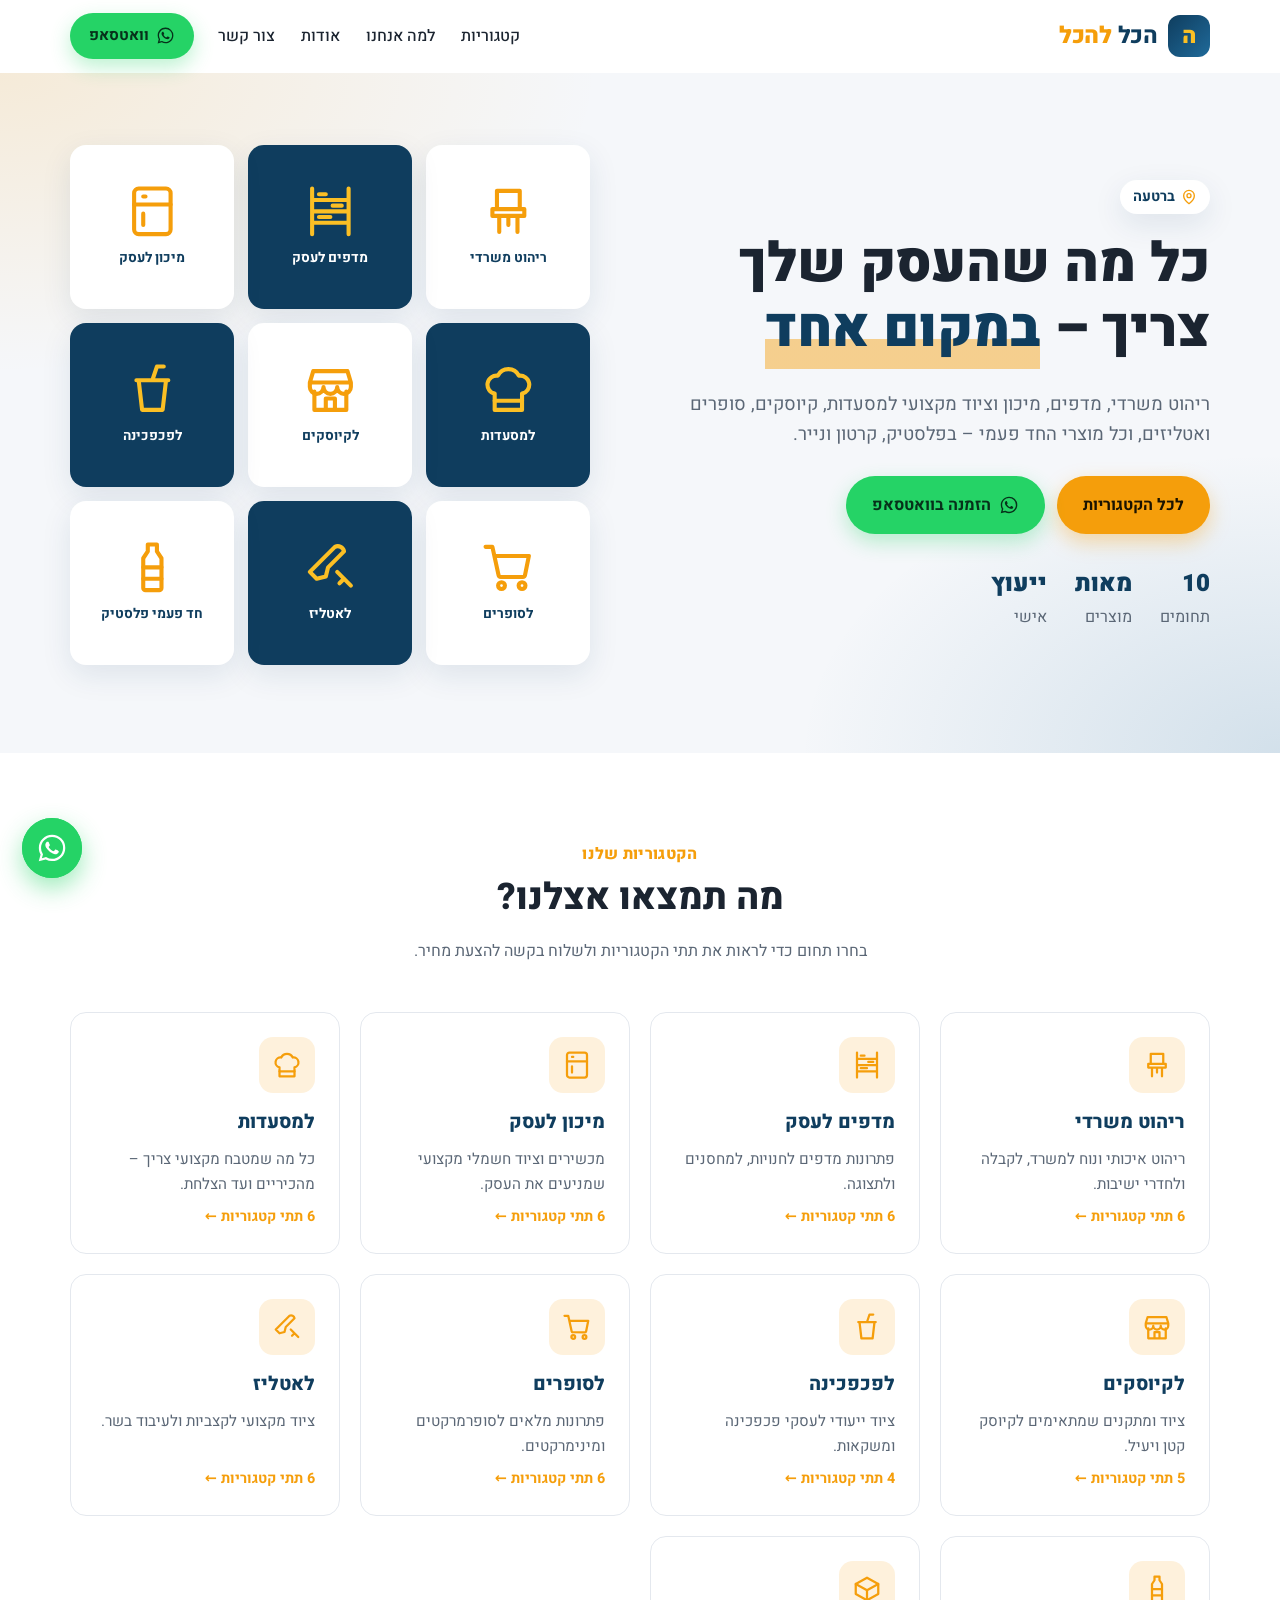
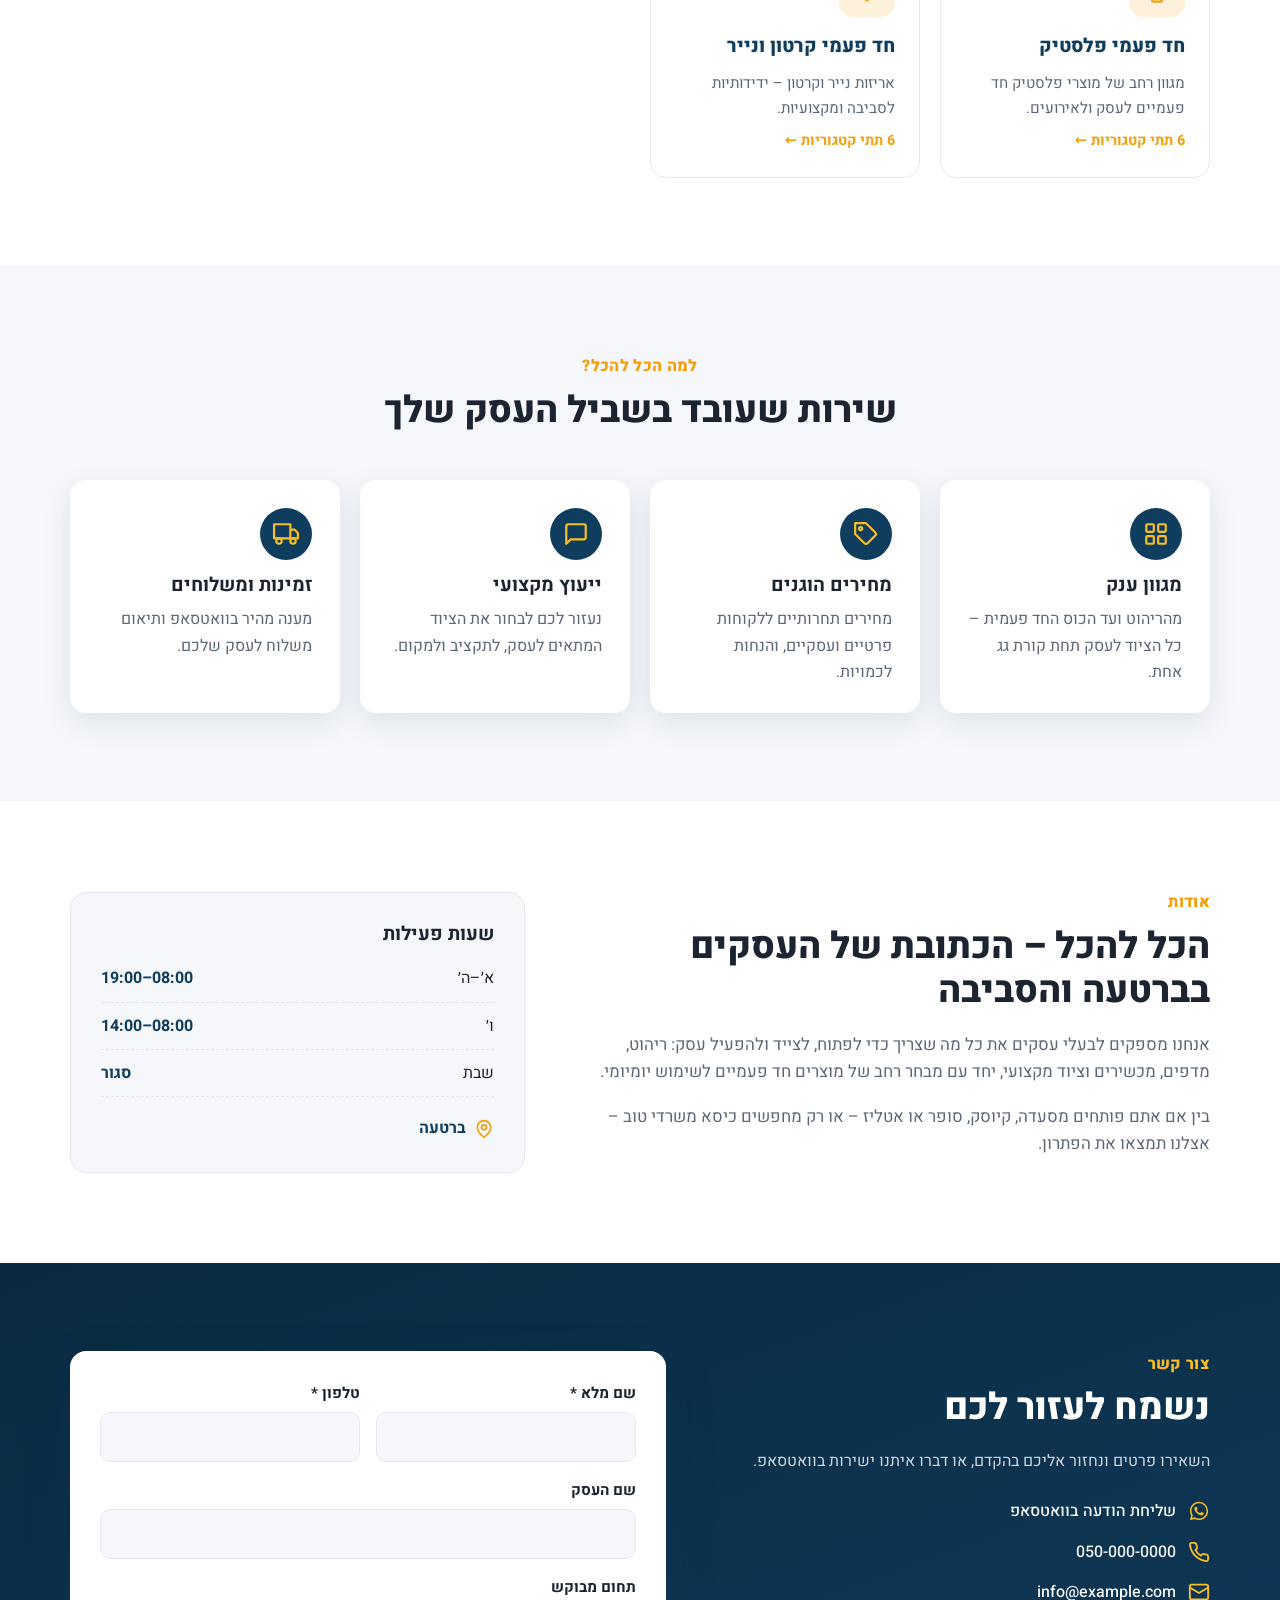
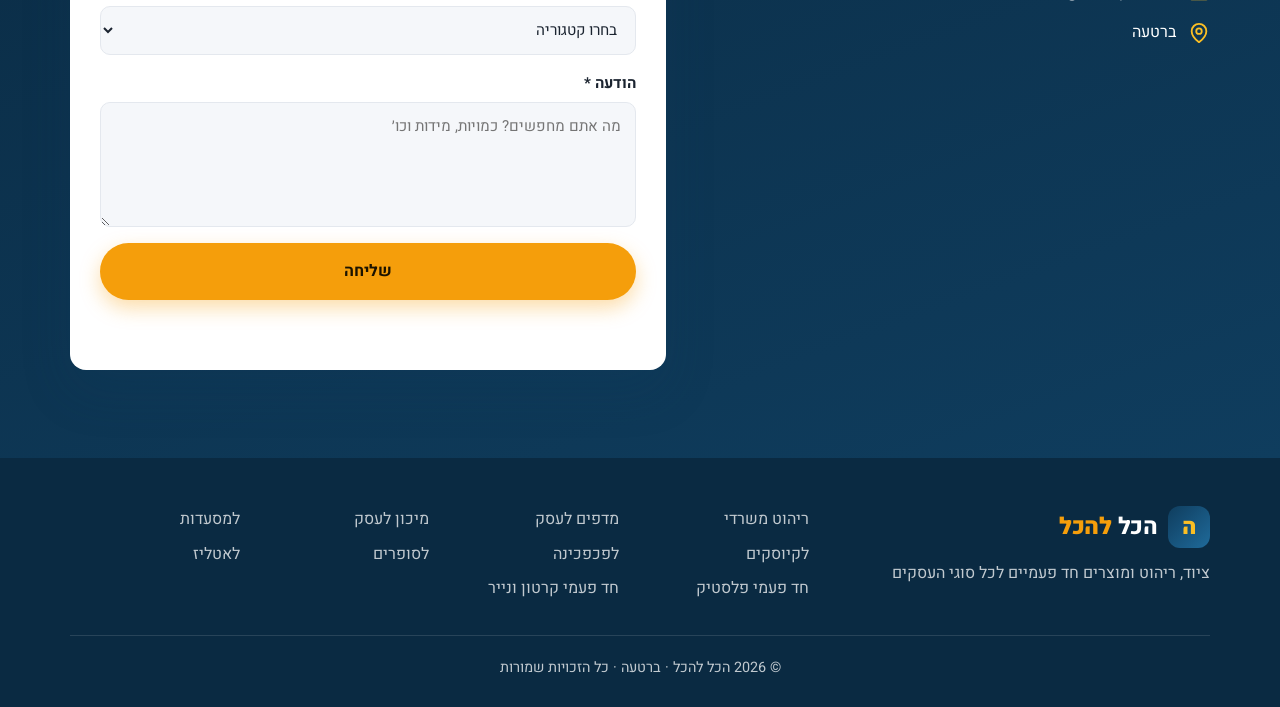
==== clients/hakol-lehakol/index.html @ ab16f0ba "Add Hebrew site for client הכל להכל (Barta'a) Static RTL site: category grid with subcategories moda" ====
<!doctype html>
<html lang="he" dir="rtl">
<head>
  <meta charset="utf-8">
  <meta name="viewport" content="width=device-width, initial-scale=1">
  <title>הכל להכל | ציוד וריהוט לעסקים – ברטעה</title>
  <meta name="description" content="הכל להכל בברטעה – ריהוט משרדי, מדפים, מיכון לעסק, ציוד למסעדות, קיוסקים, סופרים ואטליזים, ומוצרים חד פעמיים מפלסטיק, קרטון ונייר.">
  <meta name="theme-color" content="#0f3d5e">
  <link rel="preconnect" href="https://fonts.googleapis.com">
  <link rel="preconnect" href="https://fonts.gstatic.com" crossorigin>
  <link href="https://fonts.googleapis.com/css2?family=Heebo:wght@400;500;700;800;900&display=swap" rel="stylesheet">
  <link rel="stylesheet" href="css/style.css">
</head>
<body>

  <!-- ===== Header ===== -->
  <header class="header" id="top">
    <div class="container header__inner">
      <a href="#top" class="logo" aria-label="הכל להכל – לדף הבית">
        <span class="logo__mark">ה</span>
        <span class="logo__text">הכל <b>להכל</b></span>
      </a>
      <nav class="nav" id="nav" aria-label="ניווט ראשי">
        <a href="#categories">קטגוריות</a>
        <a href="#why">למה אנחנו</a>
        <a href="#about">אודות</a>
        <a href="#contact">צור קשר</a>
      </nav>
      <a class="btn btn--wa btn--sm header__cta" data-wa href="#" target="_blank" rel="noopener">
        <svg viewBox="0 0 24 24" aria-hidden="true"><use href="#i-wa"/></svg>
        וואטסאפ
      </a>
      <button class="burger" id="burger" aria-label="פתיחת תפריט" aria-expanded="false" aria-controls="nav">
        <span></span><span></span><span></span>
      </button>
    </div>
  </header>

  <main>
    <!-- ===== Hero ===== -->
    <section class="hero">
      <div class="container hero__inner">
        <div class="hero__text">
          <span class="badge"><svg viewBox="0 0 24 24" aria-hidden="true"><use href="#i-pin"/></svg> ברטעה</span>
          <h1>כל מה שהעסק שלך צריך – <span class="hl">במקום אחד</span></h1>
          <p class="lead">ריהוט משרדי, מדפים, מיכון וציוד מקצועי למסעדות, קיוסקים, סופרים ואטליזים, וכל מוצרי החד פעמי – בפלסטיק, קרטון ונייר.</p>
          <div class="hero__actions">
            <a class="btn btn--primary" href="#categories">לכל הקטגוריות</a>
            <a class="btn btn--wa" data-wa href="#" target="_blank" rel="noopener">
              <svg viewBox="0 0 24 24" aria-hidden="true"><use href="#i-wa"/></svg>
              הזמנה בוואטסאפ
            </a>
          </div>
          <ul class="hero__facts">
            <li><b>10</b> תחומים</li>
            <li><b>מאות</b> מוצרים</li>
            <li><b>ייעוץ</b> אישי</li>
          </ul>
        </div>
        <div class="hero__art" aria-hidden="true">
          <div class="tiles" id="heroTiles"></div>
        </div>
      </div>
    </section>

    <!-- ===== Categories ===== -->
    <section class="section" id="categories">
      <div class="container">
        <div class="section__head">
          <span class="eyebrow">הקטגוריות שלנו</span>
          <h2>מה תמצאו אצלנו?</h2>
          <p>בחרו תחום כדי לראות את תתי הקטגוריות ולשלוח בקשה להצעת מחיר.</p>
        </div>
        <div class="cats" id="cats"></div>
      </div>
    </section>

    <!-- ===== Why ===== -->
    <section class="section section--alt" id="why">
      <div class="container">
        <div class="section__head">
          <span class="eyebrow">למה הכל להכל?</span>
          <h2>שירות שעובד בשביל העסק שלך</h2>
        </div>
        <div class="features">
          <div class="feature">
            <div class="feature__icon"><svg viewBox="0 0 24 24"><use href="#i-grid"/></svg></div>
            <h3>מגוון ענק</h3>
            <p>מהריהוט ועד הכוס החד פעמית – כל הציוד לעסק תחת קורת גג אחת.</p>
          </div>
          <div class="feature">
            <div class="feature__icon"><svg viewBox="0 0 24 24"><use href="#i-tag"/></svg></div>
            <h3>מחירים הוגנים</h3>
            <p>מחירים תחרותיים ללקוחות פרטיים ועסקיים, והנחות לכמויות.</p>
          </div>
          <div class="feature">
            <div class="feature__icon"><svg viewBox="0 0 24 24"><use href="#i-chat"/></svg></div>
            <h3>ייעוץ מקצועי</h3>
            <p>נעזור לכם לבחור את הציוד המתאים לעסק, לתקציב ולמקום.</p>
          </div>
          <div class="feature">
            <div class="feature__icon"><svg viewBox="0 0 24 24"><use href="#i-truck"/></svg></div>
            <h3>זמינות ומשלוחים</h3>
            <p>מענה מהיר בוואטסאפ ותיאום משלוח לעסק שלכם.</p>
          </div>
        </div>
      </div>
    </section>

    <!-- ===== About ===== -->
    <section class="section" id="about">
      <div class="container about">
        <div class="about__text">
          <span class="eyebrow">אודות</span>
          <h2>הכל להכל – הכתובת של העסקים בברטעה והסביבה</h2>
          <p>אנחנו מספקים לבעלי עסקים את כל מה שצריך כדי לפתוח, לצייד ולהפעיל עסק: ריהוט, מדפים, מכשירים וציוד מקצועי, יחד עם מבחר רחב של מוצרים חד פעמיים לשימוש יומיומי.</p>
          <p>בין אם אתם פותחים מסעדה, קיוסק, סופר או אטליז – או רק מחפשים כיסא משרדי טוב – אצלנו תמצאו את הפתרון.</p>
        </div>
        <div class="about__card">
          <h3>שעות פעילות</h3>
          <ul class="hours" id="hours"></ul>
          <div class="about__addr">
            <svg viewBox="0 0 24 24" aria-hidden="true"><use href="#i-pin"/></svg>
            <span data-address></span>
          </div>
        </div>
      </div>
    </section>

    <!-- ===== Contact ===== -->
    <section class="section section--dark" id="contact">
      <div class="container contact">
        <div class="contact__info">
          <span class="eyebrow eyebrow--light">צור קשר</span>
          <h2>נשמח לעזור לכם</h2>
          <p>השאירו פרטים ונחזור אליכם בהקדם, או דברו איתנו ישירות בוואטסאפ.</p>
          <ul class="contact__list">
            <li><svg viewBox="0 0 24 24"><use href="#i-wa"/></svg><a data-wa href="#" target="_blank" rel="noopener">שליחת הודעה בוואטסאפ</a></li>
            <li><svg viewBox="0 0 24 24"><use href="#i-phone"/></svg><a data-tel href="#"></a></li>
            <li><svg viewBox="0 0 24 24"><use href="#i-mail"/></svg><a data-mail href="#"></a></li>
            <li><svg viewBox="0 0 24 24"><use href="#i-pin"/></svg><span data-address></span></li>
          </ul>
        </div>

        <form class="form" id="contactForm" novalidate>
          <div class="form__row">
            <label>שם מלא *
              <input type="text" name="name" required autocomplete="name">
            </label>
            <label>טלפון *
              <input type="tel" name="phone" required autocomplete="tel" inputmode="tel" pattern="[0-9+\-\s]{9,15}">
            </label>
          </div>
          <label>שם העסק
            <input type="text" name="business" autocomplete="organization">
          </label>
          <label>תחום מבוקש
            <select name="category" id="catSelect">
              <option value="">בחרו קטגוריה</option>
            </select>
          </label>
          <label>הודעה *
            <textarea name="message" rows="4" required placeholder="מה אתם מחפשים? כמויות, מידות וכו׳"></textarea>
          </label>
          <input type="text" name="_gotcha" class="hp" tabindex="-1" autocomplete="off" aria-hidden="true">
          <button type="submit" class="btn btn--primary btn--block">שליחה</button>
          <p class="form__status" id="formStatus" role="status" aria-live="polite"></p>
        </form>
      </div>
    </section>
  </main>

  <!-- ===== Footer ===== -->
  <footer class="footer">
    <div class="container footer__inner">
      <div>
        <a href="#top" class="logo logo--light"><span class="logo__mark">ה</span><span class="logo__text">הכל <b>להכל</b></span></a>
        <p class="footer__tag" data-tagline></p>
      </div>
      <nav class="footer__links" id="footerCats" aria-label="קטגוריות"></nav>
      <p class="footer__copy">© <span id="year"></span> הכל להכל · ברטעה · כל הזכויות שמורות</p>
    </div>
  </footer>

  <!-- ===== Category modal ===== -->
  <div class="modal" id="modal" hidden>
    <div class="modal__backdrop" data-close></div>
    <div class="modal__box" role="dialog" aria-modal="true" aria-labelledby="modalTitle">
      <button class="modal__x" data-close aria-label="סגירה">×</button>
      <div class="modal__icon" id="modalIcon"></div>
      <h3 id="modalTitle"></h3>
      <p id="modalDesc"></p>
      <ul class="chips" id="modalSubs"></ul>
      <div class="modal__actions">
        <a class="btn btn--wa" id="modalWa" href="#" target="_blank" rel="noopener">
          <svg viewBox="0 0 24 24" aria-hidden="true"><use href="#i-wa"/></svg> שאלה בוואטסאפ
        </a>
        <a class="btn btn--ghost" id="modalForm" href="#contact">טופס פנייה</a>
      </div>
    </div>
  </div>

  <!-- ===== Floating WhatsApp ===== -->
  <a class="wa-float" data-wa href="#" target="_blank" rel="noopener" aria-label="שליחת הודעה בוואטסאפ">
    <svg viewBox="0 0 24 24" aria-hidden="true"><use href="#i-wa"/></svg>
  </a>

  <!-- ===== SVG icons ===== -->
  <svg width="0" height="0" style="position:absolute" aria-hidden="true">
    <defs>
      <symbol id="i-wa" viewBox="0 0 24 24"><path fill="currentColor" d="M12.04 2C6.58 2 2.13 6.45 2.13 11.91c0 1.75.46 3.45 1.32 4.95L2.05 22l5.25-1.38a9.9 9.9 0 0 0 4.74 1.2h.01c5.46 0 9.91-4.45 9.91-9.91A9.9 9.9 0 0 0 12.04 2Zm0 18.15h-.01a8.2 8.2 0 0 1-4.19-1.15l-.3-.18-3.12.82.83-3.04-.2-.31a8.23 8.23 0 0 1-1.26-4.38c0-4.54 3.7-8.24 8.25-8.24a8.24 8.24 0 0 1 8.24 8.25c0 4.54-3.7 8.23-8.24 8.23Zm4.52-6.16c-.25-.12-1.47-.72-1.69-.81-.23-.08-.39-.12-.56.13-.16.25-.64.81-.79.97-.14.17-.29.19-.54.06-.25-.12-1.05-.39-1.99-1.23-.74-.66-1.23-1.47-1.38-1.72-.14-.25-.01-.38.11-.5.11-.11.25-.29.37-.43.13-.15.17-.25.25-.42.08-.16.04-.31-.02-.43-.06-.12-.56-1.34-.76-1.84-.2-.48-.41-.42-.56-.43h-.48c-.17 0-.43.06-.66.31-.22.25-.86.85-.86 2.07 0 1.22.89 2.4 1.01 2.56.12.17 1.75 2.67 4.23 3.74.59.26 1.05.41 1.41.52.59.19 1.13.16 1.56.1.48-.07 1.47-.6 1.67-1.18.21-.58.21-1.07.14-1.18-.06-.1-.22-.16-.47-.28Z"/></symbol>
      <symbol id="i-pin" viewBox="0 0 24 24"><g fill="none" stroke="currentColor" stroke-width="2" stroke-linecap="round" stroke-linejoin="round"><path d="M20 10c0 6-8 12-8 12s-8-6-8-12a8 8 0 0 1 16 0Z"/><circle cx="12" cy="10" r="3"/></g></symbol>
      <symbol id="i-phone" viewBox="0 0 24 24"><path fill="none" stroke="currentColor" stroke-width="2" stroke-linecap="round" stroke-linejoin="round" d="M22 16.92v3a2 2 0 0 1-2.18 2 19.8 19.8 0 0 1-8.63-3.07 19.5 19.5 0 0 1-6-6A19.8 19.8 0 0 1 2.12 4.18 2 2 0 0 1 4.11 2h3a2 2 0 0 1 2 1.72c.13.96.36 1.9.7 2.81a2 2 0 0 1-.45 2.11L8.09 9.91a16 16 0 0 0 6 6l1.27-1.27a2 2 0 0 1 2.11-.45c.91.34 1.85.57 2.81.7A2 2 0 0 1 22 16.92Z"/></symbol>
      <symbol id="i-mail" viewBox="0 0 24 24"><g fill="none" stroke="currentColor" stroke-width="2" stroke-linecap="round" stroke-linejoin="round"><rect x="2" y="4" width="20" height="16" rx="2"/><path d="m22 7-10 6L2 7"/></g></symbol>
      <symbol id="i-grid" viewBox="0 0 24 24"><g fill="none" stroke="currentColor" stroke-width="2" stroke-linejoin="round"><rect x="3" y="3" width="7" height="7" rx="1"/><rect x="14" y="3" width="7" height="7" rx="1"/><rect x="3" y="14" width="7" height="7" rx="1"/><rect x="14" y="14" width="7" height="7" rx="1"/></g></symbol>
      <symbol id="i-tag" viewBox="0 0 24 24"><g fill="none" stroke="currentColor" stroke-width="2" stroke-linecap="round" stroke-linejoin="round"><path d="M20.59 13.41 13.42 20.6a2 2 0 0 1-2.83 0L2 12V2h10l8.59 8.59a2 2 0 0 1 0 2.82Z"/><circle cx="7" cy="7" r="1.5"/></g></symbol>
      <symbol id="i-chat" viewBox="0 0 24 24"><path fill="none" stroke="currentColor" stroke-width="2" stroke-linecap="round" stroke-linejoin="round" d="M21 15a2 2 0 0 1-2 2H7l-4 4V5a2 2 0 0 1 2-2h14a2 2 0 0 1 2 2Z"/></symbol>
      <symbol id="i-truck" viewBox="0 0 24 24"><g fill="none" stroke="currentColor" stroke-width="2" stroke-linecap="round" stroke-linejoin="round"><path d="M1 3h15v13H1zM16 8h4l3 3v5h-7z"/><circle cx="5.5" cy="18.5" r="2.5"/><circle cx="18.5" cy="18.5" r="2.5"/></g></symbol>
    </defs>
  </svg>

  <script src="js/config.js"></script>
  <script src="js/main.js"></script>
</body>
</html>
---- clients/hakol-lehakol/css/style.css ----
:root {
  --navy: #0f3d5e;
  --navy-2: #0a2a42;
  --accent: #f59e0b;
  --accent-2: #fbbf24;
  --wa: #25d366;
  --wa-d: #128c7e;
  --ink: #1b2430;
  --muted: #5b6776;
  --line: #e4e8ee;
  --bg: #ffffff;
  --bg-alt: #f5f7fa;
  --radius: 16px;
  --shadow: 0 10px 30px rgba(15, 61, 94, .10);
  --shadow-lg: 0 20px 50px rgba(15, 61, 94, .18);
  --container: 1180px;
}

*, *::before, *::after { box-sizing: border-box; }
html { scroll-behavior: smooth; scroll-padding-top: 80px; }
body {
  overflow-x: hidden;
  margin: 0;
  font-family: "Heebo", system-ui, -apple-system, "Segoe UI", Arial, sans-serif;
  color: var(--ink);
  background: var(--bg);
  line-height: 1.65;
  -webkit-font-smoothing: antialiased;
}
body.no-scroll { overflow: hidden; }
img, svg { display: block; max-width: 100%; }
a { color: inherit; }
h1, h2, h3 { line-height: 1.2; margin: 0 0 .5em; }
h1 { font-size: clamp(2rem, 4.6vw, 3.4rem); font-weight: 900; }
h2 { font-size: clamp(1.6rem, 3vw, 2.3rem); font-weight: 800; }
h3 { font-size: 1.2rem; font-weight: 700; }
p { margin: 0 0 1em; }

.container { width: 100%; max-width: var(--container); margin-inline: auto; padding-inline: 20px; }

/* ---------- Buttons ---------- */
.btn {
  display: inline-flex; align-items: center; justify-content: center; gap: .5em;
  padding: .85em 1.5em; border-radius: 999px; border: 2px solid transparent;
  font: inherit; font-weight: 700; text-decoration: none; cursor: pointer;
  transition: transform .15s ease, box-shadow .2s ease, background .2s ease;
}
.btn svg { width: 1.25em; height: 1.25em; }
.btn:hover { transform: translateY(-2px); }
.btn:focus-visible, .cat:focus-visible, a:focus-visible, button:focus-visible { outline: 3px solid var(--accent); outline-offset: 3px; }
.btn--primary { background: var(--accent); color: #1b1300; box-shadow: 0 8px 20px rgba(245, 158, 11, .35); }
.btn--primary:hover { background: var(--accent-2); }
.btn--wa { background: var(--wa); color: #06311a; box-shadow: 0 8px 20px rgba(37, 211, 102, .3); }
.btn--wa:hover { background: #2ee374; }
.btn--ghost { background: transparent; color: var(--navy); border-color: var(--navy); }
.btn--sm { padding: .55em 1.1em; font-size: .95rem; }
.btn--block { width: 100%; }
.btn:disabled { opacity: .6; cursor: wait; }

/* ---------- Header ---------- */
.header {
  position: sticky; top: 0; z-index: 50;
  background: rgba(255, 255, 255, .92); backdrop-filter: saturate(1.4) blur(10px);
  border-bottom: 1px solid transparent; transition: box-shadow .2s, border-color .2s;
}
.header.is-scrolled { box-shadow: 0 6px 20px rgba(0, 0, 0, .06); border-color: var(--line); }
.header__inner { display: flex; align-items: center; gap: 24px; height: 72px; }
.logo { display: inline-flex; align-items: center; gap: 10px; text-decoration: none; color: var(--navy); }
.logo__mark {
  display: grid; place-items: center; width: 42px; height: 42px; border-radius: 12px;
  background: linear-gradient(135deg, var(--navy), #1f6a9a); color: var(--accent-2);
  font-weight: 900; font-size: 1.4rem;
}
.logo__text { font-size: 1.45rem; font-weight: 800; letter-spacing: -.01em; }
.logo__text b { color: var(--accent); font-weight: 900; }
.logo--light { color: #fff; }
.nav { display: flex; gap: 26px; margin-inline-start: auto; }
.nav a { text-decoration: none; font-weight: 500; color: var(--ink); position: relative; }
.nav a::after { content: ""; position: absolute; inset-inline: 0; bottom: -6px; height: 2px; background: var(--accent); transform: scaleX(0); transition: transform .2s; }
.nav a:hover::after { transform: scaleX(1); }
.burger { display: none; background: none; border: 0; padding: 8px; cursor: pointer; }
.burger span { display: block; width: 24px; height: 2px; background: var(--navy); margin: 5px 0; border-radius: 2px; }

/* ---------- Hero ---------- */
.hero {
  position: relative; overflow: hidden;
  background:
    radial-gradient(1000px 500px at 0% 0%, rgba(245, 158, 11, .14), transparent 60%),
    radial-gradient(800px 500px at 100% 100%, rgba(31, 106, 154, .16), transparent 60%),
    var(--bg-alt);
}
.hero__inner { display: grid; grid-template-columns: 1.1fr 1fr; gap: 48px; align-items: center; padding-block: 72px 88px; }
.badge {
  display: inline-flex; align-items: center; gap: 6px; padding: .35em .9em; border-radius: 999px;
  background: #fff; color: var(--navy); font-weight: 700; font-size: .9rem; box-shadow: var(--shadow); margin-bottom: 18px;
}
.badge svg { width: 16px; height: 16px; color: var(--accent); }
.hl { color: var(--navy); background: linear-gradient(transparent 62%, rgba(245, 158, 11, .45) 62%); }
.lead { font-size: 1.15rem; color: var(--muted); max-width: 36em; }
.hero__actions { display: flex; flex-wrap: wrap; gap: 12px; margin: 26px 0 30px; }
.hero__facts { display: flex; gap: 28px; list-style: none; padding: 0; margin: 0; color: var(--muted); }
.hero__facts b { display: block; color: var(--navy); font-size: 1.5rem; font-weight: 900; }
.tiles { display: grid; grid-template-columns: repeat(3, 1fr); gap: 14px; }
.tile {
  aspect-ratio: 1; background: #fff; border-radius: var(--radius); box-shadow: var(--shadow);
  display: flex; flex-direction: column; align-items: center; justify-content: center; gap: 8px; padding: 10px;
  color: var(--navy); text-align: center; font-size: .85rem; font-weight: 700;
  animation: pop .6s both var(--d);
}
.tile svg { width: 38%; height: auto; color: var(--accent); }
.tile:nth-child(2n) { background: var(--navy); color: #fff; }
.tile:nth-child(2n) svg { color: var(--accent-2); }
@keyframes pop { from { opacity: 0; transform: translateY(14px) scale(.96); } }

/* ---------- Sections ---------- */
.section { padding-block: 88px; }
.section--alt { background: var(--bg-alt); }
.section--dark { background: linear-gradient(160deg, var(--navy-2), var(--navy)); color: #fff; }
.section__head { text-align: center; max-width: 640px; margin: 0 auto 48px; }
.section__head p { color: var(--muted); }
.eyebrow { display: inline-block; color: var(--accent); font-weight: 800; letter-spacing: .02em; margin-bottom: 8px; }
.eyebrow--light { color: var(--accent-2); }

/* ---------- Categories ---------- */
.cats { display: grid; grid-template-columns: repeat(auto-fill, minmax(220px, 1fr)); gap: 20px; }
.cat {
  all: unset; box-sizing: border-box; cursor: pointer; display: flex; flex-direction: column; gap: 8px;
  padding: 24px; border-radius: var(--radius); background: #fff; border: 1px solid var(--line);
  transition: transform .2s, box-shadow .2s, border-color .2s; animation: pop .5s both var(--d);
}
.cat:hover { transform: translateY(-4px); box-shadow: var(--shadow-lg); border-color: transparent; }
.cat__icon {
  width: 56px; height: 56px; border-radius: 14px; display: grid; place-items: center;
  background: rgba(245, 158, 11, .14); color: var(--accent); margin-bottom: 6px; transition: background .2s, color .2s;
}
.cat__icon svg { width: 30px; height: 30px; }
.cat:hover .cat__icon { background: var(--navy); color: var(--accent-2); }
.cat__title { font-size: 1.2rem; font-weight: 800; color: var(--navy); }
.cat__desc { color: var(--muted); font-size: .95rem; flex: 1; }
.cat__more { color: var(--accent); font-weight: 700; font-size: .9rem; }

/* ---------- Features ---------- */
.features { display: grid; grid-template-columns: repeat(4, 1fr); gap: 20px; }
.feature { background: #fff; padding: 28px; border-radius: var(--radius); box-shadow: var(--shadow); }
.feature__icon { width: 52px; height: 52px; border-radius: 50%; display: grid; place-items: center; background: var(--navy); color: var(--accent-2); margin-bottom: 14px; }
.feature__icon svg { width: 26px; height: 26px; }
.feature p { color: var(--muted); margin: 0; }

/* ---------- About ---------- */
.about { display: grid; grid-template-columns: 1.4fr 1fr; gap: 48px; align-items: center; }
.about__text p { color: var(--muted); font-size: 1.05rem; }
.about__card { background: var(--bg-alt); border-radius: var(--radius); padding: 30px; border: 1px solid var(--line); }
.hours { list-style: none; padding: 0; margin: 0 0 18px; }
.hours li { display: flex; justify-content: space-between; padding: 10px 0; border-bottom: 1px dashed var(--line); }
.hours b { color: var(--navy); }
.about__addr { display: flex; align-items: center; gap: 8px; font-weight: 700; color: var(--navy); }
.about__addr svg { width: 20px; height: 20px; color: var(--accent); }

/* ---------- Contact ---------- */
.contact { display: grid; grid-template-columns: 1fr 1.2fr; gap: 48px; align-items: start; }
.contact__info p { color: rgba(255, 255, 255, .8); }
.contact__list { list-style: none; padding: 0; margin: 24px 0 0; display: grid; gap: 14px; }
.contact__list li { display: flex; align-items: center; gap: 12px; }
.contact__list svg { width: 22px; height: 22px; color: var(--accent-2); flex: none; }
.contact__list a { color: #fff; text-decoration: none; font-weight: 500; }
.contact__list a:hover { text-decoration: underline; }
.form { background: #fff; color: var(--ink); border-radius: var(--radius); padding: 30px; box-shadow: var(--shadow-lg); display: grid; gap: 16px; }
.form__row { display: grid; grid-template-columns: 1fr 1fr; gap: 16px; }
.form label { display: grid; gap: 6px; font-weight: 700; font-size: .95rem; }
.form input, .form select, .form textarea {
  font: inherit; font-weight: 400; padding: .75em .9em; border: 1px solid var(--line); border-radius: 10px;
  background: var(--bg-alt); color: var(--ink); width: 100%; transition: border-color .2s, box-shadow .2s;
}
.form input:focus, .form select:focus, .form textarea:focus { outline: none; border-color: var(--navy); box-shadow: 0 0 0 3px rgba(15, 61, 94, .15); background: #fff; }
.form textarea { resize: vertical; }
.form__status { margin: 0; min-height: 1.5em; font-weight: 700; }
.form__status.is-ok { color: #0f7a3d; }
.form__status.is-err { color: #b42318; }
.form .hp { padding: 0; border: 0; position: absolute; width: 1px; height: 1px; overflow: hidden; clip: rect(0 0 0 0); clip-path: inset(50%); white-space: nowrap; }

/* ---------- Footer ---------- */
.footer { background: var(--navy-2); color: rgba(255, 255, 255, .75); padding-block: 48px 28px; }
.footer__inner { display: grid; grid-template-columns: 1fr 2fr; gap: 32px; }
.footer__tag { margin-top: 12px; }
.footer__links { display: grid; grid-template-columns: repeat(auto-fill, minmax(150px, 1fr)); gap: 8px 20px; align-content: start; }
.footer__links a { text-decoration: none; }
.footer__links a:hover { color: var(--accent-2); }
.footer__copy { grid-column: 1 / -1; border-top: 1px solid rgba(255, 255, 255, .12); padding-top: 20px; margin: 0; font-size: .9rem; text-align: center; }

/* ---------- Modal ---------- */
.modal { position: fixed; inset: 0; z-index: 100; display: grid; place-items: center; padding: 16px; }
.modal[hidden] { display: none; }
.modal__backdrop { position: absolute; inset: 0; background: rgba(10, 42, 66, .55); backdrop-filter: blur(3px); }
.modal__box {
  position: relative; background: #fff; border-radius: 20px; padding: 32px; width: 100%; max-width: 560px;
  max-height: calc(100vh - 32px); overflow: auto; box-shadow: var(--shadow-lg); animation: pop .25s both;
}
.modal__x { position: absolute; top: 12px; inset-inline-end: 14px; border: 0; background: var(--bg-alt); width: 38px; height: 38px; border-radius: 50%; font-size: 1.5rem; line-height: 1; cursor: pointer; color: var(--ink); }
.modal__icon { width: 64px; height: 64px; border-radius: 16px; display: grid; place-items: center; background: var(--navy); color: var(--accent-2); margin-bottom: 14px; }
.modal__icon svg { width: 34px; height: 34px; }
.modal__box h3 { font-size: 1.6rem; color: var(--navy); }
.modal__box > p { color: var(--muted); }
.chips { list-style: none; padding: 0; margin: 0 0 24px; display: flex; flex-wrap: wrap; gap: 10px; }
.chips a {
  display: inline-block; padding: .5em 1em; border-radius: 999px; background: var(--bg-alt); border: 1px solid var(--line);
  text-decoration: none; font-weight: 500; transition: background .2s, color .2s;
}
.chips a:hover { background: var(--accent); border-color: var(--accent); color: #1b1300; }
.modal__actions { display: flex; flex-wrap: wrap; gap: 10px; }

/* ---------- Floating WhatsApp ---------- */
.wa-float {
  position: fixed; bottom: 22px; left: 22px; z-index: 60; width: 60px; height: 60px; border-radius: 50%;
  background: var(--wa); color: #fff; display: grid; place-items: center; box-shadow: 0 10px 25px rgba(37, 211, 102, .45);
  transition: transform .2s;
}
.wa-float::before { content: ""; position: absolute; inset: 0; border-radius: 50%; background: var(--wa); animation: ring 2.2s infinite; z-index: -1; }
.wa-float:hover { transform: scale(1.08); }
.wa-float svg { width: 32px; height: 32px; }
@keyframes ring { 0% { transform: scale(1); opacity: .6; } 100% { transform: scale(1.7); opacity: 0; } }

/* ---------- Responsive ---------- */
@media (max-width: 980px) {
  .hero__inner, .about, .contact { grid-template-columns: 1fr; }
  .hero__art { order: -1; max-width: 420px; margin-inline: auto; width: 100%; }
  .features { grid-template-columns: repeat(2, 1fr); }
  .footer__inner { grid-template-columns: 1fr; }
}
@media (max-width: 760px) {
  .burger { display: block; margin-inline-start: auto; }
  .header__cta { display: none; }
  .nav {
    position: absolute; top: 72px; inset-inline: 0; flex-direction: column; gap: 0; background: #fff;
    border-bottom: 1px solid var(--line); box-shadow: 0 12px 24px rgba(0, 0, 0, .08); display: none;
  }
  .nav.is-open { display: flex; }
  .nav a { padding: 14px 20px; border-top: 1px solid var(--line); }
  .nav a::after { display: none; }
  .hero__inner { padding-block: 40px 56px; gap: 28px; }
  .hero__art { display: none; }
  .section { padding-block: 60px; }
  .form__row, .features { grid-template-columns: 1fr; }
  .form, .modal__box { padding: 22px; }
  .hero__actions .btn { flex: 1 1 100%; }
  .cats { grid-template-columns: 1fr 1fr; gap: 12px; }
  .cat { padding: 16px; }
  .cat__desc { display: none; }
  .cat__title { font-size: 1.05rem; }
}
@media (prefers-reduced-motion: reduce) {
  *, *::before, *::after { animation: none !important; transition: none !important; scroll-behavior: auto !important; }
}
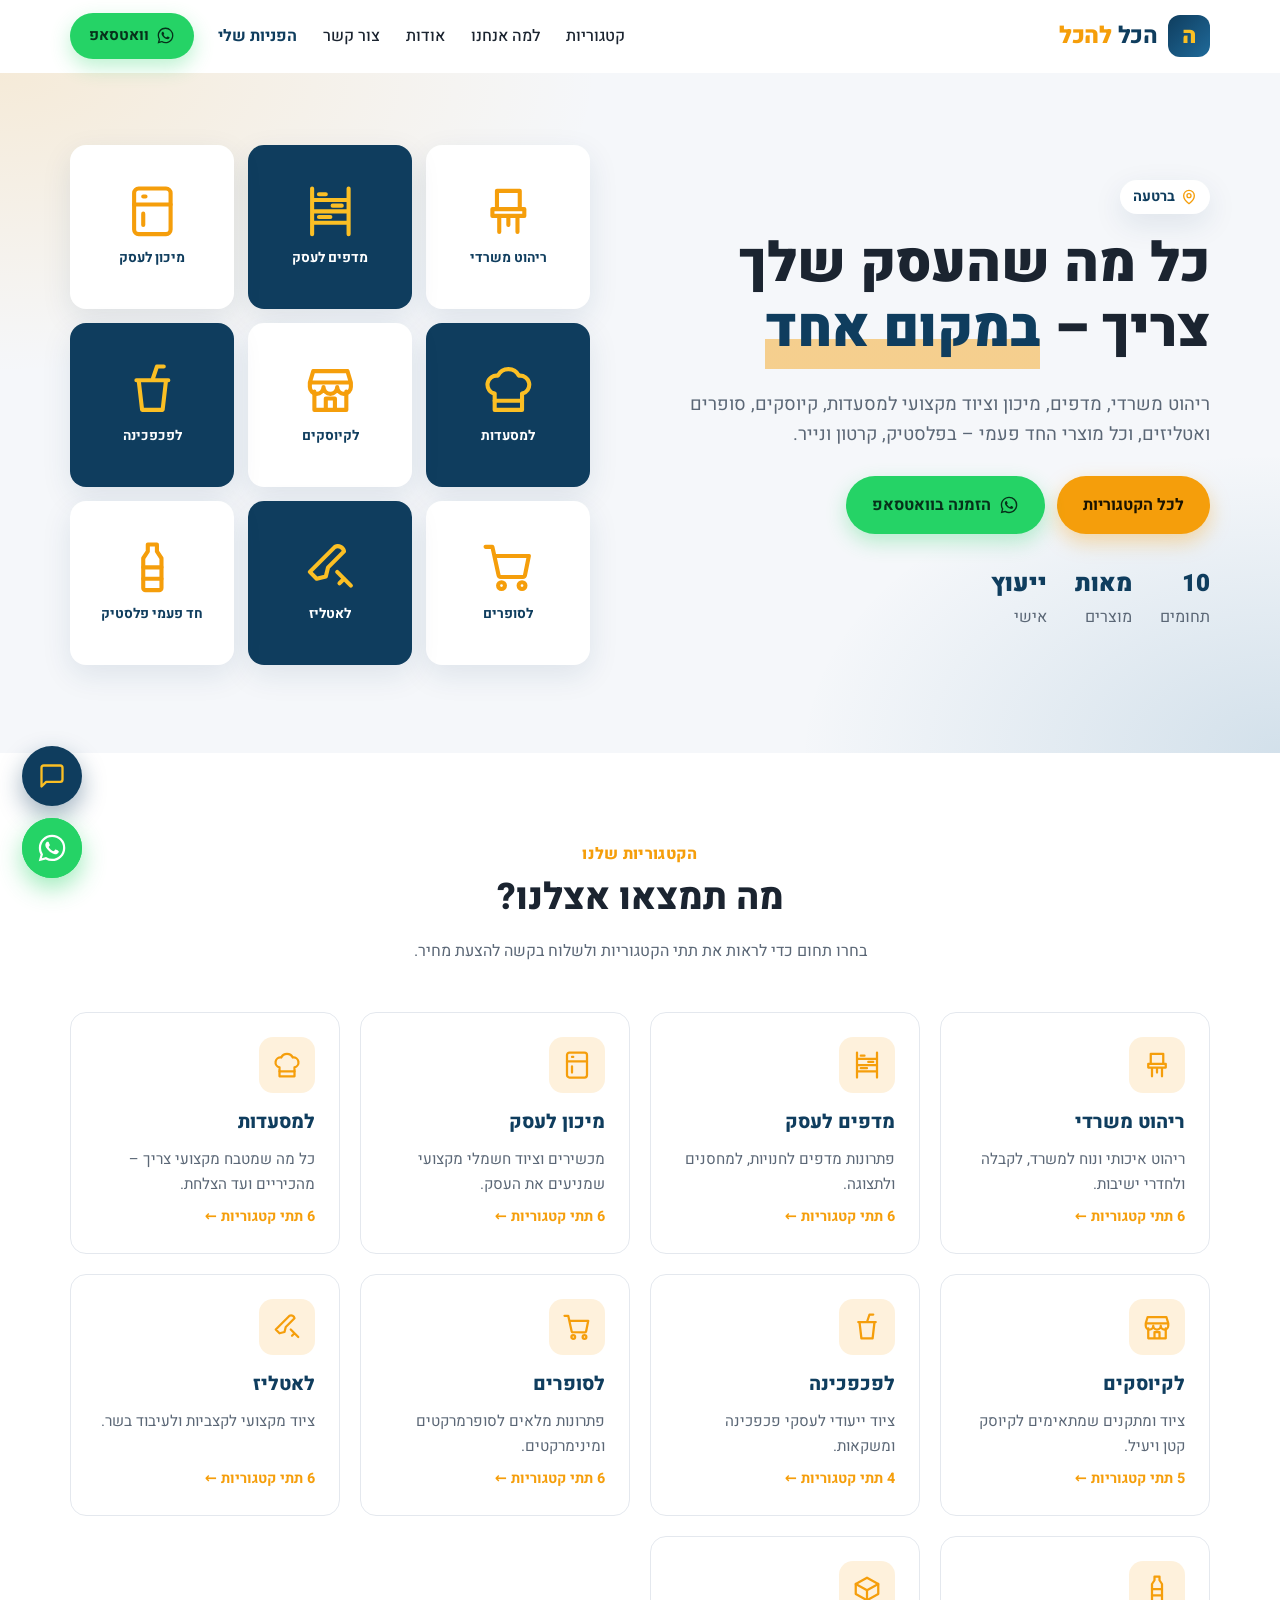
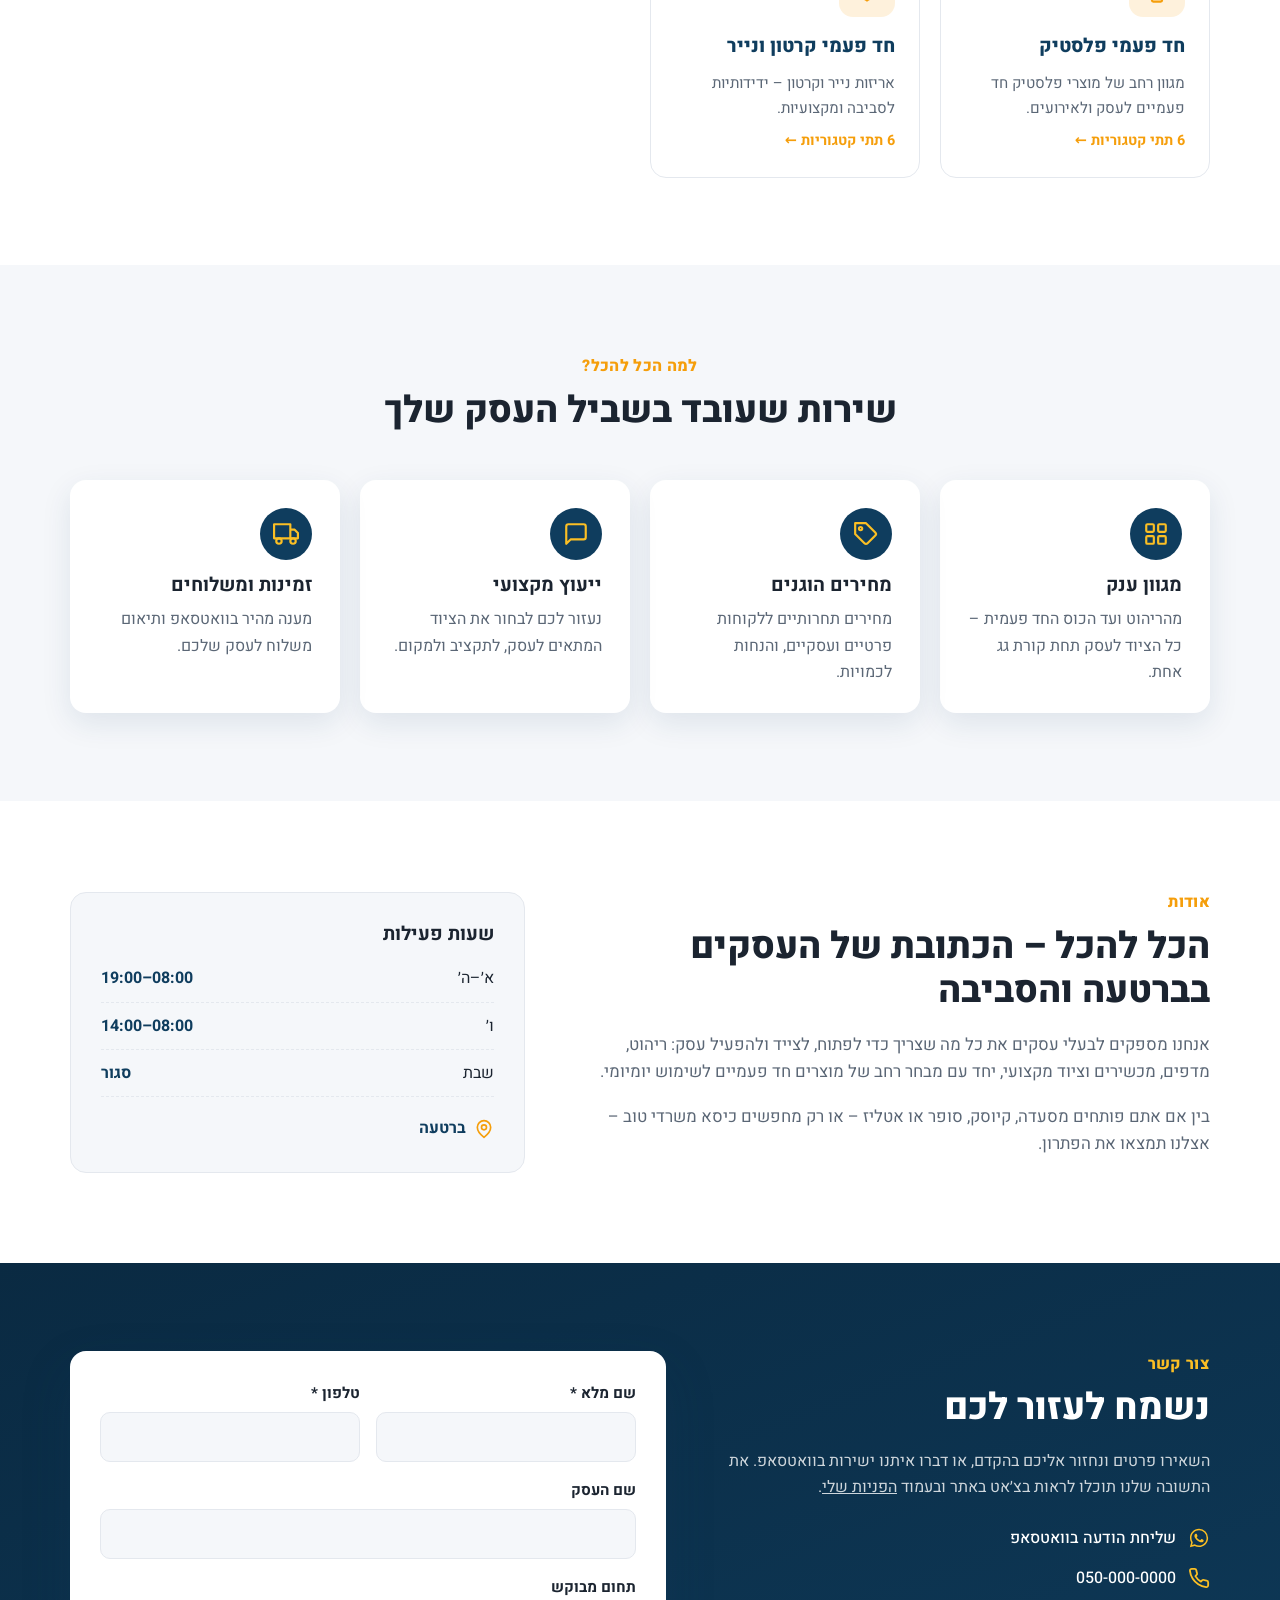
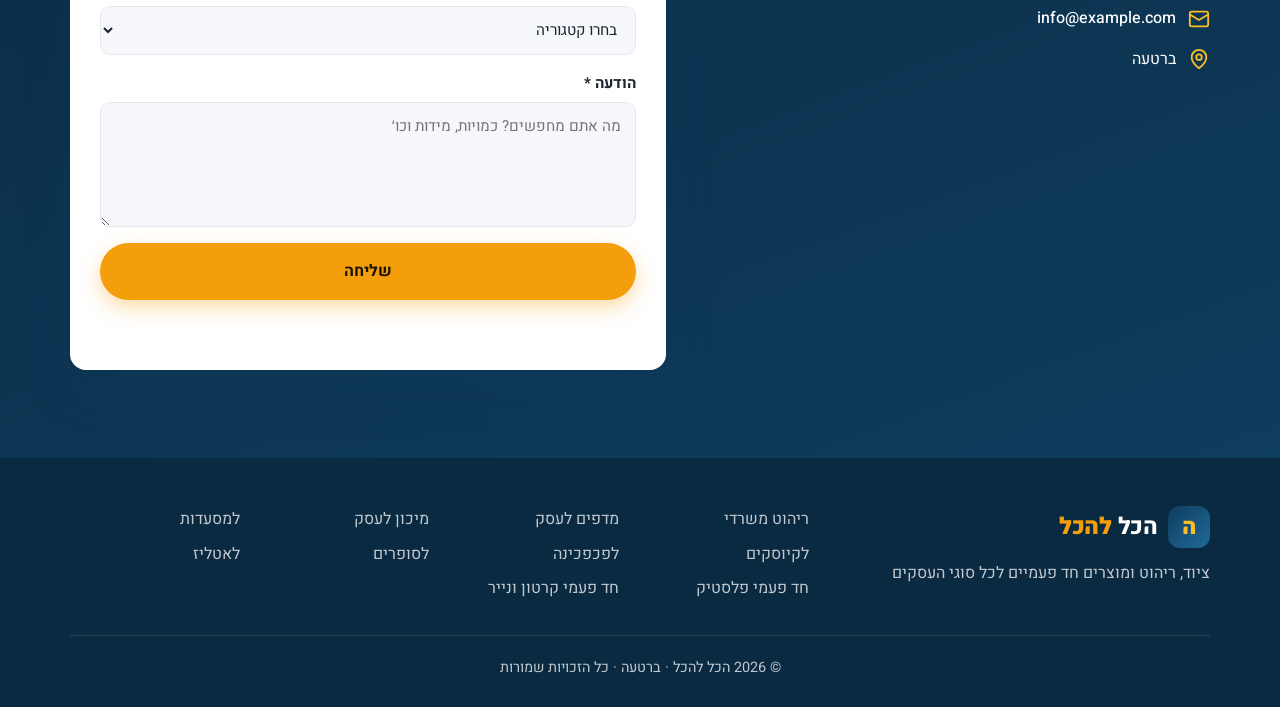
==== commit 21d72882: "הכל להכל: visitor chat, my-inquiries page, admin dashboard, auto-reply PHP + SQLite backend (no MySQ" ====
--- a/clients/hakol-lehakol/index.html
+++ b/clients/hakol-lehakol/index.html
@@ -25,6 +25,7 @@
         <a href="#why">למה אנחנו</a>
         <a href="#about">אודות</a>
         <a href="#contact">צור קשר</a>
+        <a href="my.html" class="nav__my">הפניות שלי</a>
       </nav>
       <a class="btn btn--wa btn--sm header__cta" data-wa href="#" target="_blank" rel="noopener">
         <svg viewBox="0 0 24 24" aria-hidden="true"><use href="#i-wa"/></svg>
@@ -133,7 +134,7 @@
         <div class="contact__info">
           <span class="eyebrow eyebrow--light">צור קשר</span>
           <h2>נשמח לעזור לכם</h2>
-          <p>השאירו פרטים ונחזור אליכם בהקדם, או דברו איתנו ישירות בוואטסאפ.</p>
+          <p>השאירו פרטים ונחזור אליכם בהקדם, או דברו איתנו ישירות בוואטסאפ. את התשובה שלנו תוכלו לראות בצ׳אט באתר ובעמוד <a href="my.html">הפניות שלי</a>.</p>
           <ul class="contact__list">
             <li><svg viewBox="0 0 24 24"><use href="#i-wa"/></svg><a data-wa href="#" target="_blank" rel="noopener">שליחת הודעה בוואטסאפ</a></li>
             <li><svg viewBox="0 0 24 24"><use href="#i-phone"/></svg><a data-tel href="#"></a></li>
@@ -200,6 +201,44 @@
     </div>
   </div>
 
+  <!-- ===== Chat widget ===== -->
+  <button class="chat-fab" id="chatFab" aria-label="צ׳אט עם הכל להכל" aria-expanded="false" aria-controls="chat">
+    <svg viewBox="0 0 24 24" aria-hidden="true"><use href="#i-chat"/></svg>
+    <span class="chat-fab__badge" id="chatBadge" hidden></span>
+  </button>
+  <section class="chat" id="chat" hidden aria-label="צ׳אט">
+    <header class="chat__head">
+      <span class="logo__mark">ה</span>
+      <div>
+        <b>הכל להכל</b>
+        <small>שלחו הודעה ונחזור אליכם בהקדם</small>
+      </div>
+      <button class="chat__x" id="chatClose" aria-label="סגירה">×</button>
+    </header>
+    <form class="chat__start" id="chatStart" novalidate>
+      <p>שלום! 👋 השאירו פרטים והודעה, והצוות שלנו יענה לכם כאן.</p>
+      <input name="name" placeholder="שם מלא *" required autocomplete="name">
+      <input name="phone" type="tel" placeholder="טלפון *" required inputmode="tel" pattern="[0-9+\-\s]{9,20}" autocomplete="tel">
+      <textarea name="message" rows="3" placeholder="איך אפשר לעזור? *" required></textarea>
+      <input type="text" name="_gotcha" class="hp" tabindex="-1" autocomplete="off" aria-hidden="true">
+      <button class="btn btn--primary btn--block" type="submit">התחלת שיחה</button>
+      <p class="chat__err" role="alert"></p>
+    </form>
+    <div class="chat__thread" id="chatThreadWrap" hidden>
+      <div class="chat__msgs" id="chatMsgs" aria-live="polite"></div>
+      <form class="chat__send" id="chatSend">
+        <textarea name="message" rows="1" placeholder="כתבו הודעה…" required aria-label="הודעה"></textarea>
+        <button type="submit" aria-label="שליחה"><svg viewBox="0 0 24 24" aria-hidden="true"><path fill="currentColor" d="M3 12 21 3l-6 18-3-7-9-2Z"/></svg></button>
+      </form>
+      <p class="chat__err" role="alert"></p>
+    </div>
+    <footer class="chat__foot">
+      <a href="my.html">כל הפניות שלי</a>
+      <button type="button" id="chatNew">פנייה חדשה</button>
+      <a data-wa href="#" target="_blank" rel="noopener">וואטסאפ</a>
+    </footer>
+  </section>
+
   <!-- ===== Floating WhatsApp ===== -->
   <a class="wa-float" data-wa href="#" target="_blank" rel="noopener" aria-label="שליחת הודעה בוואטסאפ">
     <svg viewBox="0 0 24 24" aria-hidden="true"><use href="#i-wa"/></svg>
@@ -220,6 +259,7 @@
   </svg>
 
   <script src="js/config.js"></script>
+  <script src="js/chat.js"></script>
   <script src="js/main.js"></script>
 </body>
 </html>
--- a/clients/hakol-lehakol/css/style.css
+++ b/clients/hakol-lehakol/css/style.css
@@ -218,6 +218,68 @@
 .wa-float:hover { transform: scale(1.08); }
 .wa-float svg { width: 32px; height: 32px; }
 @keyframes ring { 0% { transform: scale(1); opacity: .6; } 100% { transform: scale(1.7); opacity: 0; } }
+
+/* ---------- Chat widget ---------- */
+.chat-fab {
+  position: fixed; bottom: 94px; left: 22px; z-index: 60; width: 60px; height: 60px; border-radius: 50%; border: 0; cursor: pointer;
+  background: var(--navy); color: var(--accent-2); display: grid; place-items: center; box-shadow: 0 10px 25px rgba(15, 61, 94, .4);
+  transition: transform .2s;
+}
+.chat-fab:hover { transform: scale(1.08); }
+.chat-fab svg { width: 28px; height: 28px; }
+.chat-fab__badge {
+  position: absolute; top: -2px; right: -2px; min-width: 22px; height: 22px; padding: 0 6px; border-radius: 11px;
+  background: #e11d48; color: #fff; font-size: .75rem; font-weight: 800; display: grid; place-items: center; border: 2px solid #fff;
+}
+.chat-fab__badge[hidden] { display: none; }
+.chat {
+  position: fixed; bottom: 22px; left: 96px; z-index: 70; width: 370px; height: min(560px, calc(100vh - 44px));
+  background: #fff; border-radius: 20px; box-shadow: var(--shadow-lg), 0 0 0 1px var(--line);
+  display: flex; flex-direction: column; overflow: hidden; animation: pop .2s both;
+}
+.chat[hidden] { display: none; }
+.chat__head { display: flex; align-items: center; gap: 10px; padding: 14px 16px; background: linear-gradient(135deg, var(--navy-2), var(--navy)); color: #fff; }
+.chat__head .logo__mark { width: 38px; height: 38px; font-size: 1.2rem; flex: none; }
+.chat__head b { display: block; }
+.chat__head small { color: rgba(255, 255, 255, .75); }
+.chat__x { margin-inline-start: auto; background: rgba(255, 255, 255, .12); color: #fff; border: 0; width: 34px; height: 34px; border-radius: 50%; font-size: 1.4rem; line-height: 1; cursor: pointer; }
+.chat__start { padding: 16px; display: grid; gap: 10px; overflow: auto; flex: 1; align-content: start; }
+.chat__start p { margin: 0 0 4px; color: var(--muted); }
+.chat__start input, .chat__start textarea, .chat__send textarea {
+  font: inherit; padding: .7em .85em; border: 1px solid var(--line); border-radius: 10px; background: var(--bg-alt); width: 100%; resize: none;
+}
+.chat__start input:focus, .chat__start textarea:focus, .chat__send textarea:focus { outline: none; border-color: var(--navy); background: #fff; }
+.chat__start .hp { position: absolute; width: 1px; height: 1px; padding: 0; border: 0; overflow: hidden; clip-path: inset(50%); }
+.chat__err { margin: 0; color: #b42318; font-weight: 700; font-size: .9rem; min-height: 0; }
+.chat__err:empty { display: none; }
+.chat__thread { flex: 1; display: flex; flex-direction: column; min-height: 0; }
+.chat__thread[hidden], .chat__start[hidden] { display: none; }
+.chat__thread .chat__err { padding: 0 14px 8px; }
+.chat__msgs { flex: 1; overflow: auto; padding: 16px; display: flex; flex-direction: column; gap: 10px; background: var(--bg-alt); }
+.chat__send { display: flex; gap: 8px; padding: 10px; border-top: 1px solid var(--line); align-items: flex-end; }
+.chat__send textarea { max-height: 120px; }
+.chat__send button { flex: none; width: 44px; height: 44px; border-radius: 50%; border: 0; background: var(--accent); color: #1b1300; cursor: pointer; display: grid; place-items: center; }
+.chat__send button svg { width: 20px; height: 20px; transform: scaleX(-1); }
+.chat__foot { display: flex; justify-content: space-between; gap: 8px; padding: 8px 14px; border-top: 1px solid var(--line); font-size: .85rem; }
+.chat__foot a, .chat__foot button { color: var(--navy); font: inherit; font-weight: 700; background: none; border: 0; padding: 0; cursor: pointer; text-decoration: none; }
+.chat__foot a:hover, .chat__foot button:hover { color: var(--accent); }
+
+/* messages (shared with my.html) */
+.msg { max-width: 85%; padding: 10px 14px; border-radius: 16px; box-shadow: 0 2px 6px rgba(0, 0, 0, .05); overflow-wrap: anywhere; }
+.msg--mine { align-self: flex-start; background: var(--navy); color: #fff; border-start-start-radius: 4px; }
+.msg--them { align-self: flex-end; background: #fff; border: 1px solid var(--line); border-start-end-radius: 4px; }
+.msg--auto, .msg--mine.msg--auto { background: #fff8e6; border: 1px solid #fde3a7; color: var(--ink); }
+.msg--mine.msg--auto .msg__body a { color: var(--wa-d); }
+.msg__meta { font-size: .72rem; opacity: .7; margin-bottom: 2px; }
+.msg__body a { font-weight: 700; color: var(--wa-d); }
+.msg--mine .msg__body a { color: var(--accent-2); }
+.nav__my { color: var(--navy) !important; font-weight: 700 !important; }
+
+@media (max-width: 760px) {
+  .chat { inset: 0; width: auto; height: auto; border-radius: 0; left: 0; bottom: 0; }
+  .chat-fab { bottom: 92px; left: 16px; width: 56px; height: 56px; }
+  .wa-float { left: 16px; bottom: 22px; width: 56px; height: 56px; }
+}
 
 /* ---------- Responsive ---------- */
 @media (max-width: 980px) {
